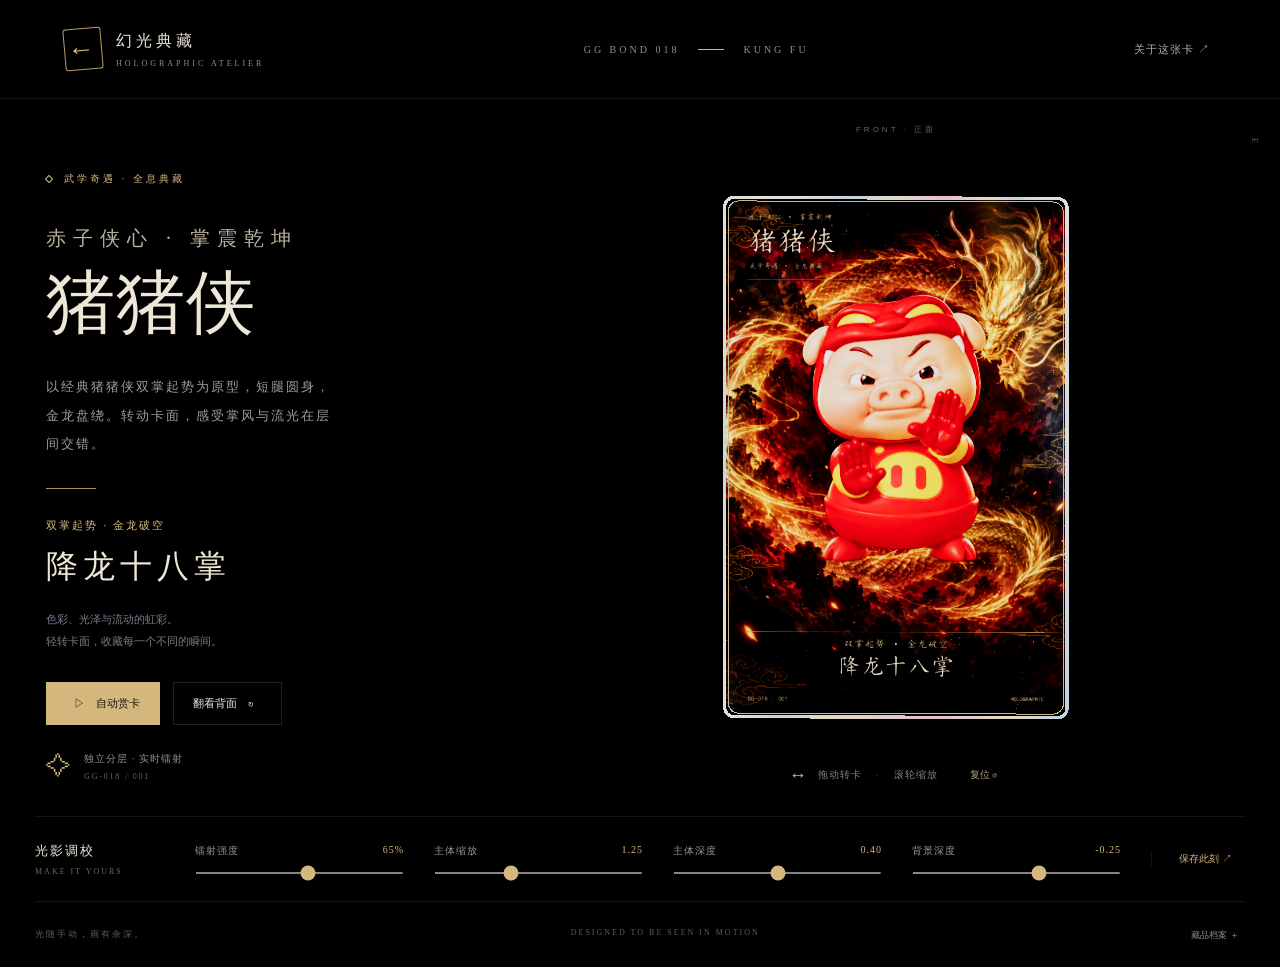
==== projects/ggbond/index.html @ 29c08c95 "Show interactive GG Bond holo card instead of silo" ====
<!doctype html>
<html lang="zh-CN">
<head><link rel="icon" href="data:,"><meta charset="utf-8"><meta name="viewport" content="width=device-width,initial-scale=1"><meta name="theme-color" content="#090d13"><title>猪猪侠全息卡 · 耿永兴</title><link rel="stylesheet" href="./style.css"><script type="importmap">{"imports":{"three":"./vendor/three/build/three.module.js","three/addons/":"./vendor/three/jsm/"}}</script></head>
<body>
<header><a class="brand" href="../../" aria-label="返回个人主页"><span class="seal">←</span><span>幻光典藏<small>HOLOGRAPHIC ATELIER</small></span></a><span class="edition">GG BOND 018 <i></i> KUNG FU</span><button id="soundless" class="top-note" type="button">关于这张卡 ↗</button></header>
<main>
<section class="story"><p class="eyebrow"><span></span><span id="collection">个人全息典藏</span></p><p id="subtitle" class="subheading">角色称号</p><h1 id="card-title">角色名称</h1><p id="description" class="description">收藏属于你的光影。</p><div class="rule"></div><p id="tagline" class="technique-label">招式说明</p><h2 id="technique">招式名称</h2><p class="craft">色彩、光泽与流动的虹彩。<br>轻转卡面，收藏每一个不同的瞬间。</p><div class="actions"><button id="auto" class="primary" type="button" aria-pressed="false"><span>▷</span> 自动赏卡</button><button id="flip" type="button">翻看背面 <span>↻</span></button></div><div class="collectible"><span>✧</span><div>独立分层 · 实时镭射<small id="edition">001 / 006 · DIGITAL COLLECTIBLE</small></div></div></section>
<section class="display" aria-label="交互式全息卡牌"><div class="orbit orbit-one"></div><div class="orbit orbit-two"></div><span class="display-label">EIGHTEEN DRAGON PALMS</span><div id="stage" tabindex="0" role="img" aria-label="可交互三维卡牌。拖动旋转，方向键微调，F 翻面，R 复位。"><div id="loading" role="status">正在加载卡牌…</div></div><div class="stage-hint"><span>↔</span> 拖动转卡 <b>·</b> 滚轮缩放 <button id="reset" type="button" aria-label="恢复默认视角">复位 ↺</button></div><p id="view-label" class="view-label">FRONT · 正面</p></section>
</main>
<section class="controls" aria-label="卡牌效果控制"><div class="control-heading"><span>光影调校</span><small>MAKE IT YOURS</small></div><label>镭射强度 <output id="foil-value">65%</output><input id="foil" type="range" min="0" max="1.2" step="0.01" value="0.65"></label><label>主体缩放 <output id="scale-value">1.25</output><input id="scale" type="range" min="1" max="1.7" step="0.01" value="1.25"></label><label>主体深度 <output id="depth-value">0.40</output><input id="depth" type="range" min="0" max="0.8" step="0.01" value="0.4"></label><label>背景深度 <output id="bg-depth-value">−0.25</output><input id="bg-depth" type="range" min="-0.65" max="0" step="0.01" value="-0.25"></label><button id="save" class="save" type="button">保存此刻 ↗</button></section>
<footer><span>光随手动，画有余深。</span><span>DESIGNED TO BE SEEN IN MOTION</span><button id="details" type="button">藏品档案 ＋</button></footer>
<dialog id="about"><button class="close" type="button" aria-label="关闭">×</button><p class="eyebrow">COLLECTIBLE NOTES</p><h2>猪猪侠 · 降龙十八掌</h2><p>卡牌模型从 Blender 导出。主体、文字、背景和线描分别参与实时合成，让光泽和景深随视角变化。</p><p>拖动或方向键转动；F 翻面；R 复位。滑杆调整只影响当前预览，刷新后恢复默认值。</p><p class="fine">网页使用实时材质重建镭射效果，与 Blender 离线渲染会有细节差异。</p></dialog>
<script type="module" src="./app.js"></script>
</body></html>
---- projects/ggbond/style.css ----
@charset "UTF-8";
:root{--bg:#000000;--panel:#0f141b;--gold:#d4b77c;--ink:#eee6d6;--muted:#8d9196;--line:#ffffff14;color-scheme:dark;font-family:"Microsoft YaHei","PingFang SC",sans-serif;font-synthesis:none}*{box-sizing:border-box}body{margin:0;background:var(--bg);color:var(--ink)}button,a,input{-webkit-tap-highlight-color:transparent}button{font:inherit;color:inherit;cursor:pointer}button:focus-visible,a:focus-visible,#stage:focus-visible{outline:2px solid var(--gold);outline-offset:6px}button{background:none;border:0}header{height:99px;max-width:1460px;margin:auto;padding:0 5%;display:flex;align-items:center;justify-content:space-between;border-bottom:1px solid var(--line)}.brand{display:flex;align-items:center;gap:14px;text-decoration:none;color:var(--ink);letter-spacing:4px;font-size:16px}.brand small{display:block;font:8px Georgia,serif;letter-spacing:3px;margin-top:7px;color:var(--muted)}.seal{border:1px solid #b69a61;display:grid;place-items:center;width:38px;height:42px;font:27px "KaiTi","STKaiti",serif;color:var(--gold);border-radius:3px;transform:rotate(-5deg)}.edition{font:10px Georgia,serif;letter-spacing:3px;color:var(--muted);display:flex;gap:19px;align-items:center}.edition i{width:26px;height:1px;background:var(--gold)}.top-note{font-size:11px;color:#b6b1a7;letter-spacing:1px}main{max-width:1360px;margin:0 auto;display:grid;grid-template-columns:40% 60%;min-height:690px;position:relative}.story{padding:63px 0 35px 9%;z-index:1}.eyebrow{font-size:10px;letter-spacing:3px;color:var(--gold);display:flex;gap:12px;align-items:center}.eyebrow>span:first-child{width:6px;height:6px;display:inline-block;border:1px solid var(--gold);transform:rotate(45deg)}.subheading{font-family:"KaiTi","STKaiti",serif;color:#bbb19e;font-size:20px;margin:39px 0 4px;letter-spacing:7px}h1{font-family:"KaiTi","STKaiti","Songti SC",serif;font-weight:400;font-size:clamp(50px,5.4vw,82px);letter-spacing:1px;margin:0 0 23px;white-space:nowrap}.description{font-size:13px;line-height:2.2;color:#9e9c99;letter-spacing:2px;max-width:290px}.rule{width:50px;height:1px;background:#aa8e55;margin:29px 0}.technique-label{font-size:11px;color:var(--gold);letter-spacing:2px}h2{font-family:"KaiTi","STKaiti",serif;font-weight:400;letter-spacing:5px;font-size:32px;margin:12px 0}.craft{font-size:11px;line-height:2;color:#757d89;margin-top:19px}.actions{display:flex;gap:13px;margin-top:30px;align-items:center}.actions button{font-size:11px;padding:13px 19px;border:1px solid #ffffff20;transition:background .2s,color .2s}.actions .primary{background:var(--gold);color:#17150f;border-color:var(--gold)}.actions .primary[aria-pressed=true]{background:#8c7443;color:white}.actions button:hover{border-color:var(--gold)}.actions span{margin:0 8px}.collectible{display:flex;align-items:center;gap:12px;margin-top:27px;font-size:10px;color:#999489;letter-spacing:1px}.collectible>span{font-size:25px;color:var(--gold)}.collectible small{display:block;margin-top:6px;color:#616975;font:8px Georgia,serif;letter-spacing:1.8px}.display{position:relative;min-width:0;display:flex;align-items:center;justify-content:center;flex-direction:column;isolation:isolate;overflow:hidden}.display-label{position:absolute;right:21px;top:39px;font:8px Georgia,serif;letter-spacing:3px;color:#5f626a;writing-mode:vertical-rl}.orbit{display:none}#stage{width:100%;height:625px;position:relative;touch-action:none;cursor:grab}#stage:active{cursor:grabbing}#stage canvas{display:block;width:100%;height:100%}#loading{position:absolute;inset:0;display:grid;place-items:center;color:var(--gold);font-size:13px;letter-spacing:3px;padding:30px;text-align:center;white-space:pre-wrap}.stage-hint{display:flex;align-items:center;gap:10px;position:absolute;bottom:30px;color:#7d828a;font-size:10px;letter-spacing:1px}.stage-hint>span{font-size:18px;color:var(--gold)}.stage-hint b{font-weight:normal;color:#40454d;margin:0 4px}.stage-hint button{margin-left:16px;font-size:10px;color:#b3a383}.view-label{position:absolute;top:17px;left:50%;transform:translateX(-50%);font-size:8px;letter-spacing:3px;color:#606773}.controls{max-width:1210px;margin:0 auto 26px;display:flex;gap:30px;align-items:center;border-top:1px solid var(--line);border-bottom:1px solid var(--line);padding:25px 0}.control-heading{min-width:130px;font-size:13px;letter-spacing:2px}.control-heading small{display:block;font:8px Georgia,serif;color:#616975;letter-spacing:2px;margin-top:7px}.controls label{flex:1;min-width:90px;font-size:10px;color:#9198a2;letter-spacing:1px}.controls output{float:right;font:10px Georgia,serif;color:var(--gold)}input[type=range]{display:block;width:100%;margin:14px 0 0;height:2px;accent-color:var(--gold);cursor:pointer}.save{font-size:10px;min-width:94px;color:var(--gold);padding-left:20px;border-left:1px solid var(--line)}footer{max-width:1210px;margin:0 auto;display:flex;justify-content:space-between;font-size:9px;letter-spacing:2px;color:#555d67;padding-bottom:24px}footer span:nth-child(2){font:8px Georgia,serif;letter-spacing:2px}footer button{font-size:9px;color:#8e8c84}dialog{max-width:470px;border:1px solid #8f76434d;background:#10151d;padding:42px;color:var(--ink);line-height:1.9}dialog::backdrop{background:#000b;backdrop-filter:blur(7px)}dialog h2{font-size:26px;letter-spacing:1px}dialog p{font-size:12px;color:#a5a6a9}dialog .fine{font-size:10px;color:#737b86}.close{position:absolute;right:17px;top:9px;font-size:26px;color:var(--gold)}@media(min-width:1500px){main{min-height:760px}#stage{height:710px}.story{padding-top:86px}}@media(max-width:1100px){.controls,footer{margin-left:5%;margin-right:5%}.controls{gap:20px}main{grid-template-columns:39% 61%}h1{font-size:58px}.story{padding-left:13%;padding-top:65px}.controls .control-heading{min-width:95px}.display-label{right:7px}.actions button{padding:11px 13px}.actions span{margin:0 3px}}@media(max-width:760px){header{height:78px;padding:0 6%}.edition{display:none}.brand{font-size:13px}.brand small{font-size:7px}.top-note{font-size:10px}main{display:flex;flex-direction:column;min-height:auto}.story{padding:35px 7% 0}.subheading{margin:22px 0 4px;font-size:17px}h1{font-size:58px;margin-bottom:12px}.description{font-size:12px;line-height:1.8;margin:0}.story .rule,.story .technique-label,.story h2,.story .craft,.collectible{display:none}.actions{position:relative;margin-top:23px}.display{height:620px;margin-top:5px}#stage{height:570px}.stage-hint{bottom:14px}.view-label{top:8px}.display-label{top:47px;right:18px}.controls{display:grid;grid-template-columns:1fr 1fr;gap:27px;padding:24px 0;margin-top:8px}.control-heading{grid-column:1/-1}.control-heading small{display:inline;margin-left:12px}.save{grid-column:1/-1;text-align:left;padding:10px 0;border-left:0;border-top:1px solid var(--line)}footer span:nth-child(2){display:none}footer{line-height:2}}@media(prefers-reduced-motion:reduce){*{scroll-behavior:auto!important;transition:none!important}}
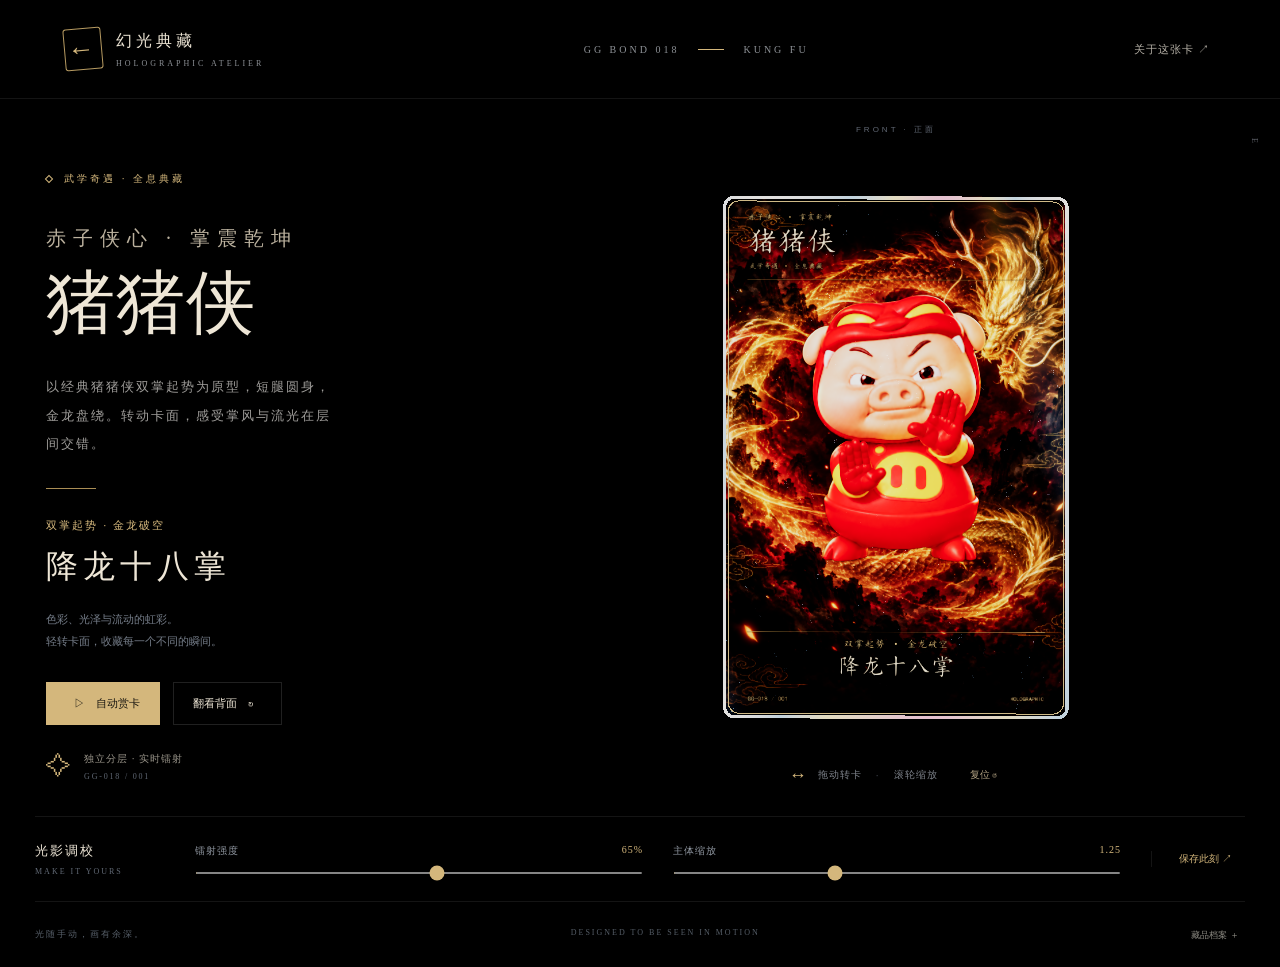
==== commit 0759baa2: "Remove depth controls from holographic card" ====
--- a/projects/ggbond/index.html
+++ b/projects/ggbond/index.html
@@ -7,9 +7,9 @@
 <section class="story"><p class="eyebrow"><span></span><span id="collection">个人全息典藏</span></p><p id="subtitle" class="subheading">角色称号</p><h1 id="card-title">角色名称</h1><p id="description" class="description">收藏属于你的光影。</p><div class="rule"></div><p id="tagline" class="technique-label">招式说明</p><h2 id="technique">招式名称</h2><p class="craft">色彩、光泽与流动的虹彩。<br>轻转卡面，收藏每一个不同的瞬间。</p><div class="actions"><button id="auto" class="primary" type="button" aria-pressed="false"><span>▷</span> 自动赏卡</button><button id="flip" type="button">翻看背面 <span>↻</span></button></div><div class="collectible"><span>✧</span><div>独立分层 · 实时镭射<small id="edition">001 / 006 · DIGITAL COLLECTIBLE</small></div></div></section>
 <section class="display" aria-label="交互式全息卡牌"><div class="orbit orbit-one"></div><div class="orbit orbit-two"></div><span class="display-label">EIGHTEEN DRAGON PALMS</span><div id="stage" tabindex="0" role="img" aria-label="可交互三维卡牌。拖动旋转，方向键微调，F 翻面，R 复位。"><div id="loading" role="status">正在加载卡牌…</div></div><div class="stage-hint"><span>↔</span> 拖动转卡 <b>·</b> 滚轮缩放 <button id="reset" type="button" aria-label="恢复默认视角">复位 ↺</button></div><p id="view-label" class="view-label">FRONT · 正面</p></section>
 </main>
-<section class="controls" aria-label="卡牌效果控制"><div class="control-heading"><span>光影调校</span><small>MAKE IT YOURS</small></div><label>镭射强度 <output id="foil-value">65%</output><input id="foil" type="range" min="0" max="1.2" step="0.01" value="0.65"></label><label>主体缩放 <output id="scale-value">1.25</output><input id="scale" type="range" min="1" max="1.7" step="0.01" value="1.25"></label><label>主体深度 <output id="depth-value">0.40</output><input id="depth" type="range" min="0" max="0.8" step="0.01" value="0.4"></label><label>背景深度 <output id="bg-depth-value">−0.25</output><input id="bg-depth" type="range" min="-0.65" max="0" step="0.01" value="-0.25"></label><button id="save" class="save" type="button">保存此刻 ↗</button></section>
+<section class="controls" aria-label="卡牌效果控制"><div class="control-heading"><span>光影调校</span><small>MAKE IT YOURS</small></div><label>镭射强度 <output id="foil-value">65%</output><input id="foil" type="range" min="0" max="1.2" step="0.01" value="0.65"></label><label>主体缩放 <output id="scale-value">1.25</output><input id="scale" type="range" min="1" max="1.7" step="0.01" value="1.25"></label><button id="save" class="save" type="button">保存此刻 ↗</button></section>
 <footer><span>光随手动，画有余深。</span><span>DESIGNED TO BE SEEN IN MOTION</span><button id="details" type="button">藏品档案 ＋</button></footer>
 <dialog id="about"><button class="close" type="button" aria-label="关闭">×</button><p class="eyebrow">COLLECTIBLE NOTES</p><h2>猪猪侠 · 降龙十八掌</h2><p>卡牌模型从 Blender 导出。主体、文字、背景和线描分别参与实时合成，让光泽和景深随视角变化。</p><p>拖动或方向键转动；F 翻面；R 复位。滑杆调整只影响当前预览，刷新后恢复默认值。</p><p class="fine">网页使用实时材质重建镭射效果，与 Blender 离线渲染会有细节差异。</p></dialog>
-<script type="module" src="./app.js"></script>
+<script type="module" src="./app.js?v=depth-fixed"></script>
 </body></html>
 
